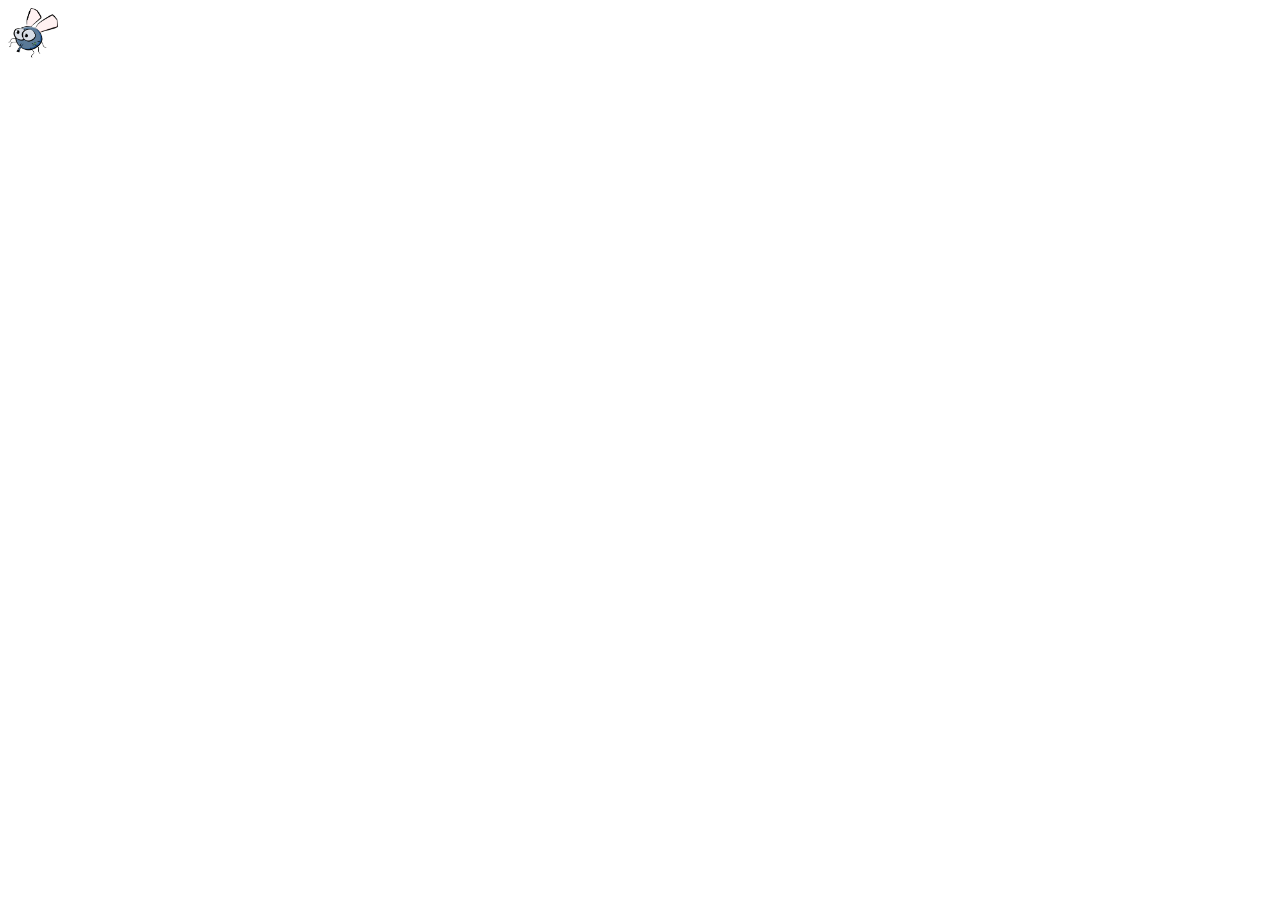
==== index.html @ 45b5c630 "Adiciona primeiros arquivos do projeto" ====
<!DOCTYPE html>
<html lang="pt-br">
    <head>
        <meta charset="UTF-8">
        <title>Game Mata Mosquito | Início</title>
        <link rel="stylesheet" href="css/main.css">
    </head>
    <body onresize="updateBrowserWindowSize()">
        <img src="img/mosca.png" class="mosquito1" alt="">
    </body>
    <script src="scripts/main.js"></script>
</html>
---- css/main.css ----
.mosquito1 {
    width: 50px;
    height: 50px;
}
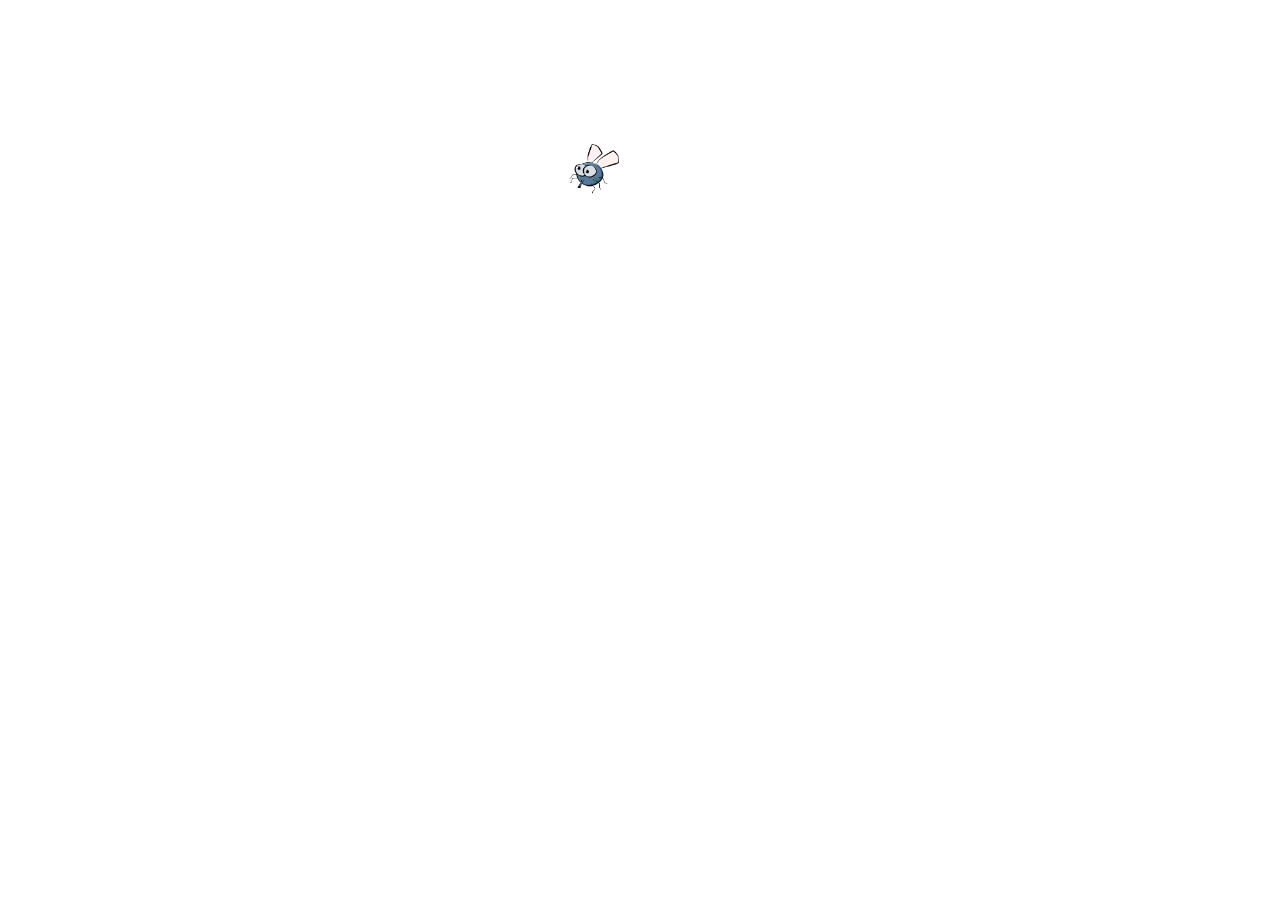
==== commit 2445df75: "Adiciona surgimento de mosquitos em posições aleatórias na tela" ====
--- a/index.html
+++ b/index.html
@@ -6,7 +6,10 @@
         <link rel="stylesheet" href="css/main.css">
     </head>
     <body onresize="updateBrowserWindowSize()">
-        <img src="img/mosca.png" class="mosquito1" alt="">
+        
     </body>
     <script src="scripts/main.js"></script>
+    <script>
+        newMosquito()
+    </script>
 </html>--- a/css/main.css
+++ b/css/main.css
@@ -1,3 +1,8 @@
+* {
+    padding: 0;
+    margin: 0;
+}
+
 .mosquito1 {
     width: 50px;
     height: 50px;
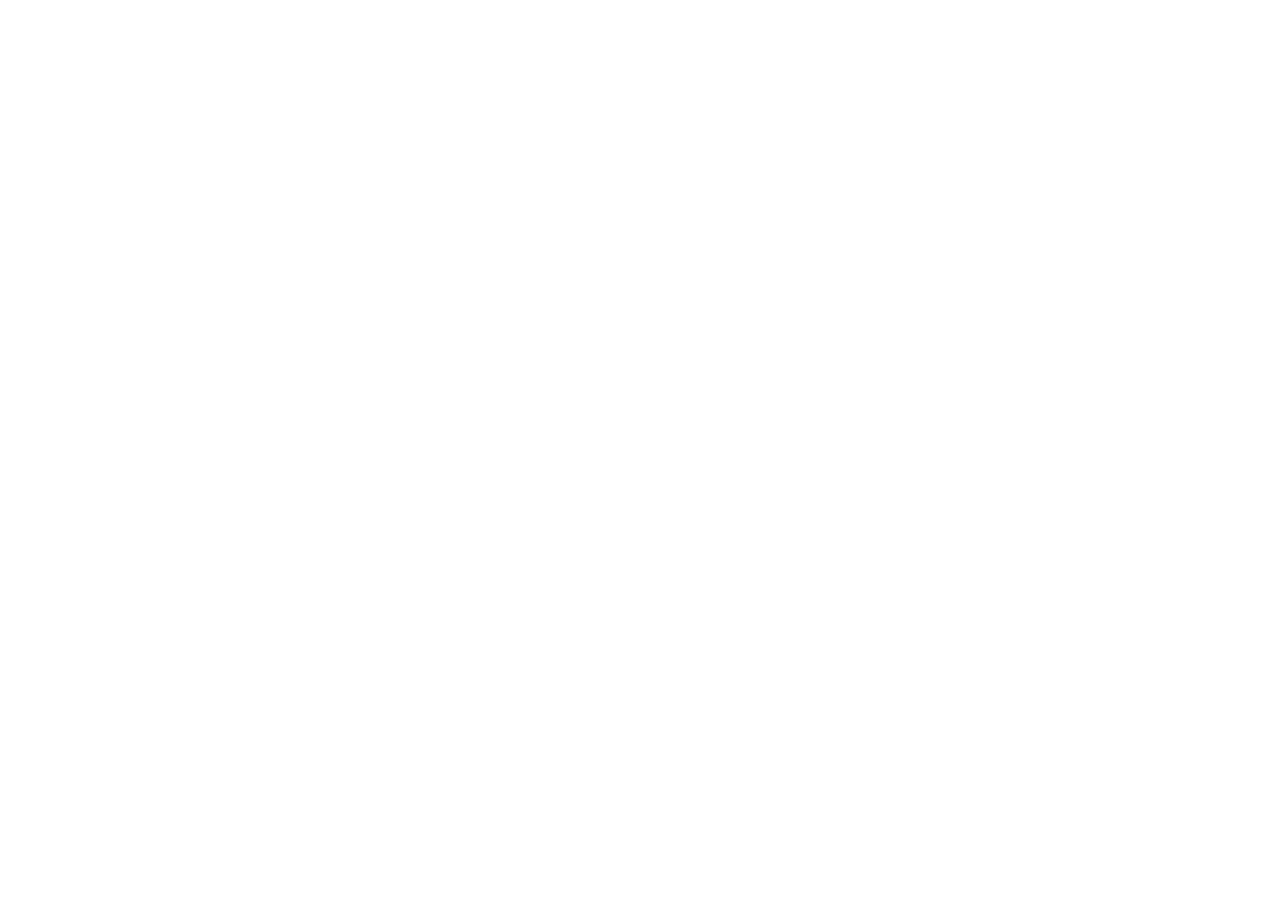
==== commit b261d16b: "Permite o surgimento de apenas um mosquito por vez" ====
--- a/index.html
+++ b/index.html
@@ -9,7 +9,5 @@
         
     </body>
     <script src="scripts/main.js"></script>
-    <script>
-        newMosquito()
-    </script>
+    
 </html>--- a/css/main.css
+++ b/css/main.css
@@ -6,4 +6,22 @@
 .mosquito1 {
     width: 50px;
     height: 50px;
+}
+
+.mosquito2 {
+    width: 70px;
+    height: 70px;
+}
+
+.mosquito3 {
+    width: 90px;
+    height: 90px;
+}
+
+.leftSide {
+    transform: scaleX(1);
+}
+
+.rightSide {
+    transform: scaleX(-1);
 }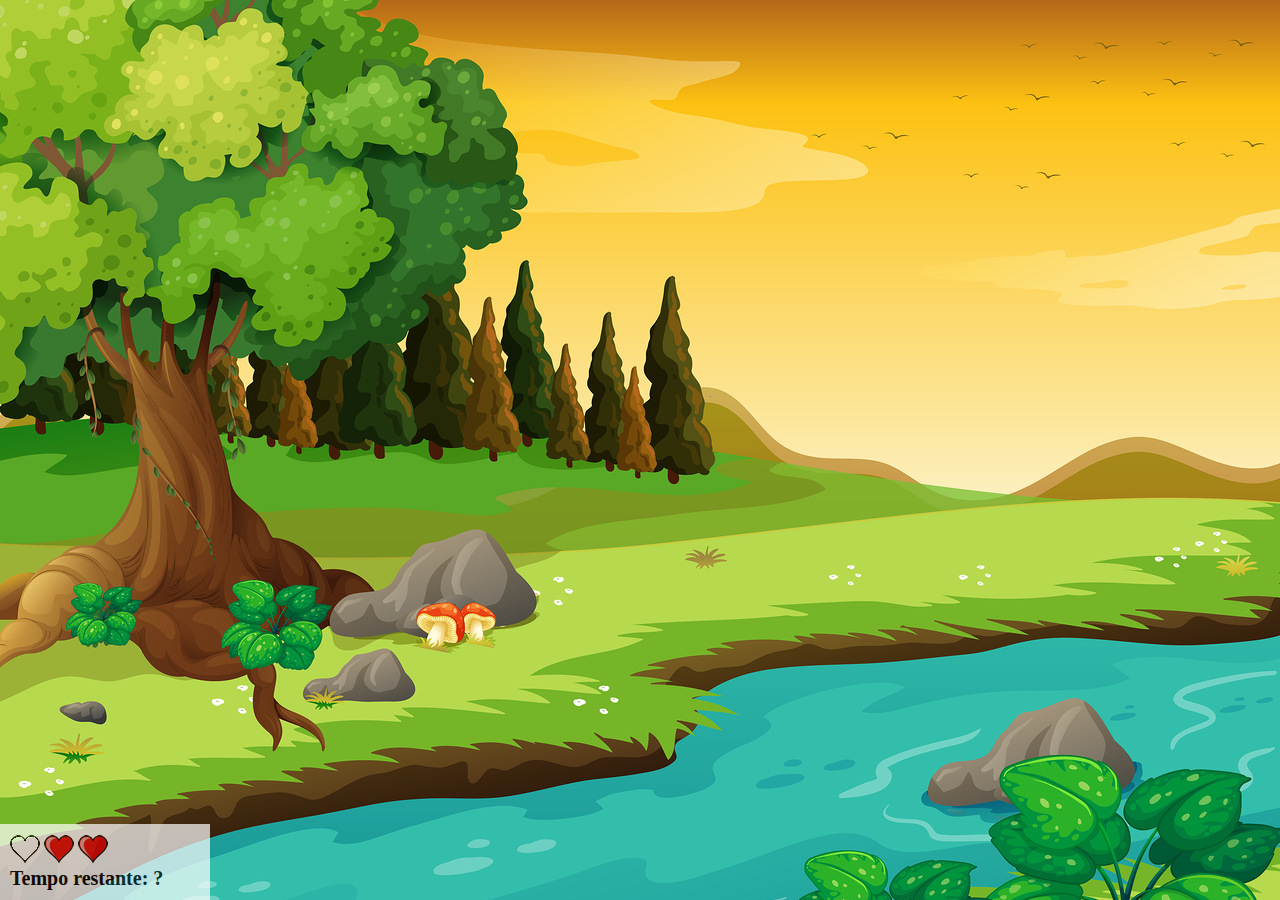
==== commit d1be5243: "Adiciona painel para exibição de vidas e de tempo restante" ====
--- a/index.html
+++ b/index.html
@@ -6,7 +6,16 @@
         <link rel="stylesheet" href="css/main.css">
     </head>
     <body onresize="updateBrowserWindowSize()">
-        
+        <div class="painel">
+            <div class="vidas">
+                <img src="img/coracao_vazio.png" alt="">
+                <img src="img/coracao_cheio.png" alt="">
+                <img src="img/coracao_cheio.png" alt="">
+            </div>
+            <div class="cronometro">
+                Tempo restante: ?
+            </div>
+        </div>
     </body>
     <script src="scripts/main.js"></script>
     
--- a/css/main.css
+++ b/css/main.css
@@ -1,3 +1,8 @@
+body {
+    background-image: url("../img/bg.jpg");
+    background-repeat: no-repeat;
+}
+
 * {
     padding: 0;
     margin: 0;
@@ -24,4 +29,24 @@
 
 .rightSide {
     transform: scaleX(-1);
+}
+
+.painel {
+    position: absolute;
+    width: 190px;
+    padding: 10px;
+    bottom: 0;
+    border-top: 1px solid white;
+    background-color: white;
+    opacity: 0.7;
+}
+
+.vidas {
+    float: left;
+}
+
+.cronometro {
+    float: left;
+    font-size: 20px;
+    font-weight: bold;
 }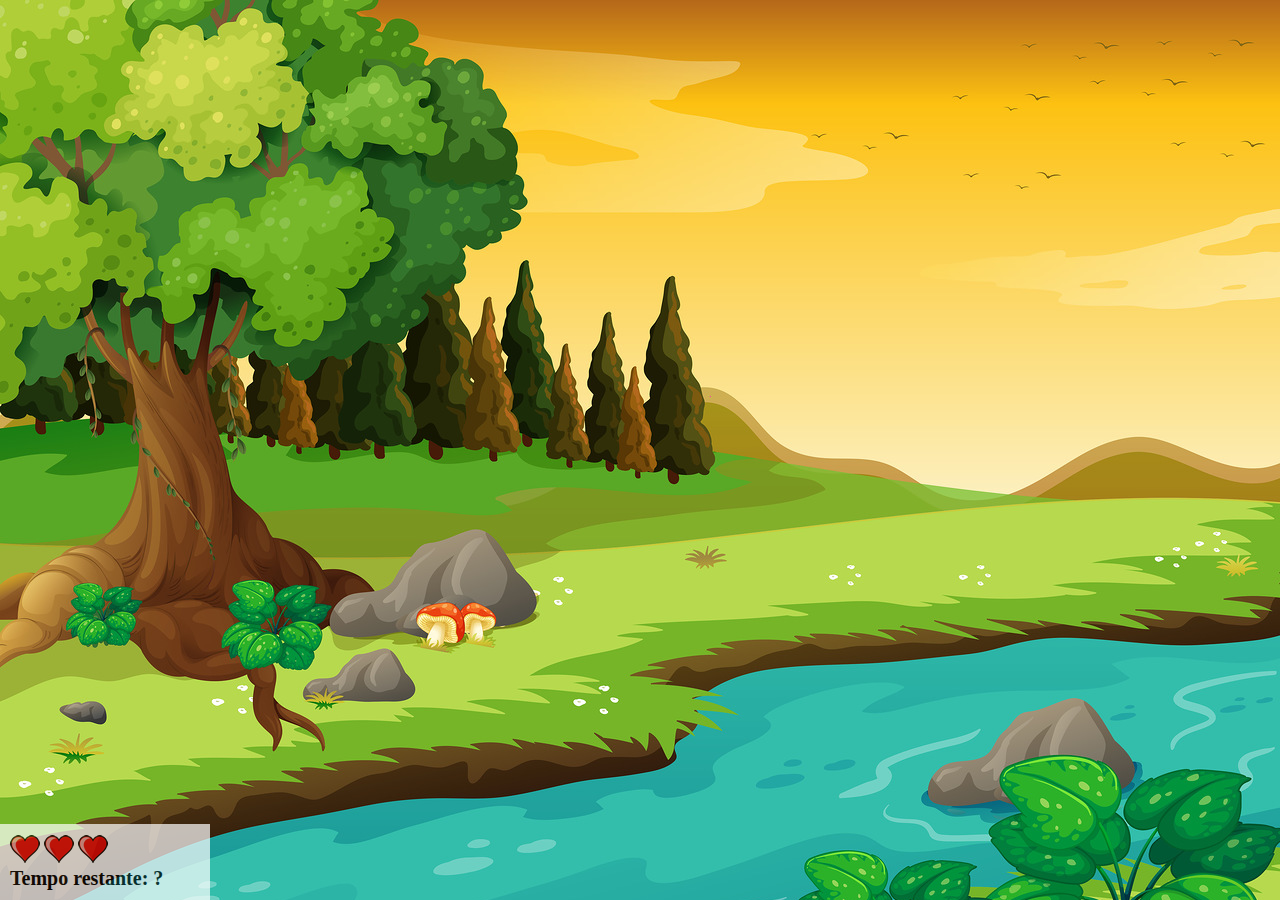
==== commit 1687ac6c: "Implementa atualização do número de pontos de vida do jogador" ====
--- a/index.html
+++ b/index.html
@@ -8,9 +8,9 @@
     <body onresize="updateBrowserWindowSize()">
         <div class="painel">
             <div class="vidas">
-                <img src="img/coracao_vazio.png" alt="">
-                <img src="img/coracao_cheio.png" alt="">
-                <img src="img/coracao_cheio.png" alt="">
+                <img id="heart-point-1" src="img/coracao_cheio.png" alt="">
+                <img id="heart-point-2" src="img/coracao_cheio.png" alt="">
+                <img id="heart-point-3" src="img/coracao_cheio.png" alt="">
             </div>
             <div class="cronometro">
                 Tempo restante: ?
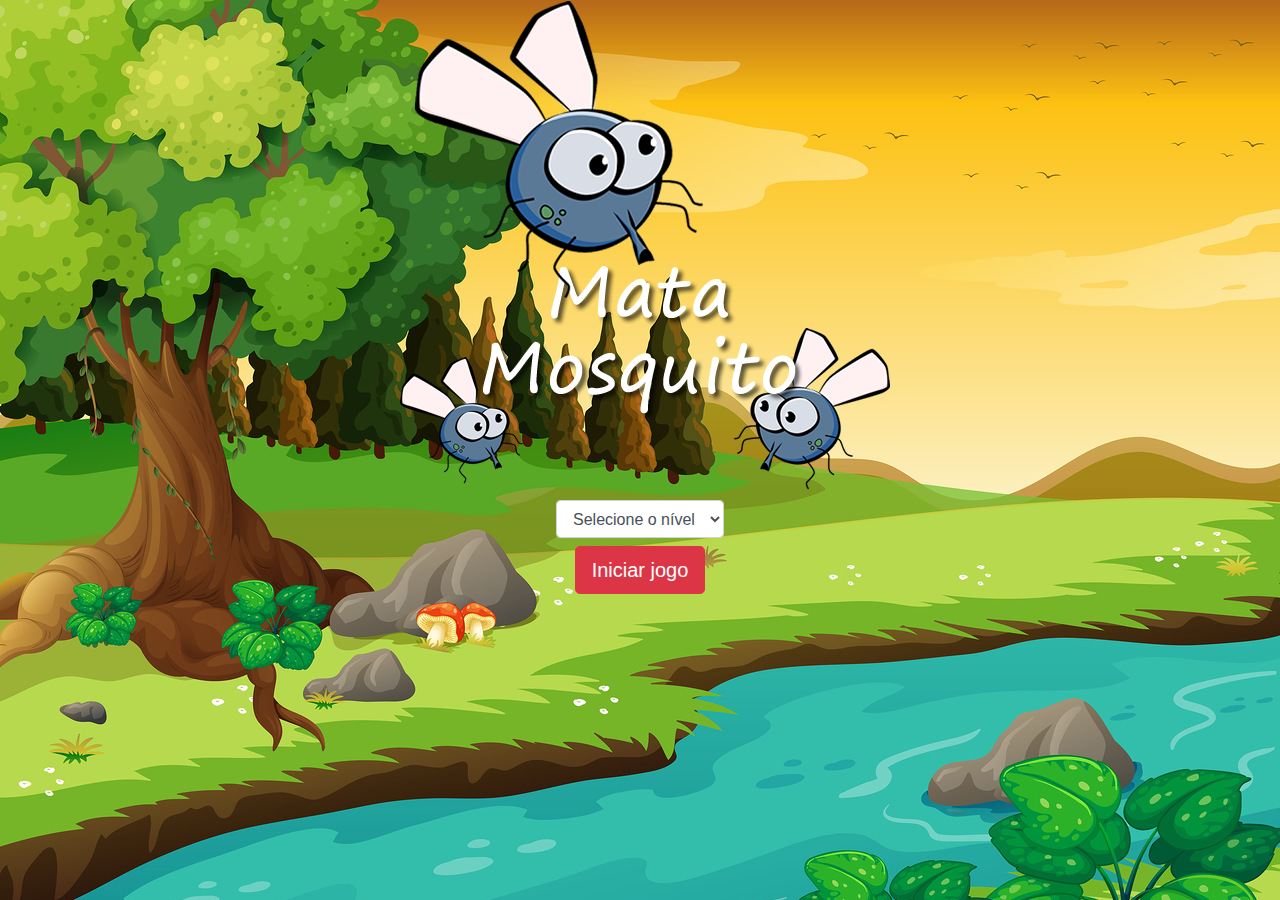
==== commit f24169a1: "Adiciona página inicial" ====
--- a/index.html
+++ b/index.html
@@ -3,20 +3,44 @@
     <head>
         <meta charset="UTF-8">
         <title>Game Mata Mosquito | Início</title>
+        <link rel="stylesheet" href="https://stackpath.bootstrapcdn.com/bootstrap/4.5.2/css/bootstrap.min.css" integrity="sha384-JcKb8q3iqJ61gNV9KGb8thSsNjpSL0n8PARn9HuZOnIxN0hoP+VmmDGMN5t9UJ0Z" crossorigin="anonymous">
         <link rel="stylesheet" href="css/main.css">
     </head>
-    <body onresize="updateBrowserWindowSize()">
-        <div class="painel">
-            <div class="vidas">
-                <img id="heart-point-1" src="img/coracao_cheio.png" alt="">
-                <img id="heart-point-2" src="img/coracao_cheio.png" alt="">
-                <img id="heart-point-3" src="img/coracao_cheio.png" alt="">
+    <body>
+        <div class="container">
+            <div class="row">
+                <div class="col">
+                    <div class="d-flex justify-content-center">
+                        <img src="img/game.png" alt="">
+                    </div>
+                </div>
             </div>
-            <div class="cronometro">
-                Tempo restante: ?
+
+            <div class="row">
+                <div class="col">
+                    <div class="d-flex justify-content-center">
+                        <div class="mb-2">
+                            <select id="levels-form" class="form-control">
+                                <option value="">Selecione o nível</option>
+                                <option value="normal">Normal</option>
+                                <option value="dificil">Difícil</option>
+                                <option value="extremo">Extremo</option>
+                            </select>
+                        </div>
+                    </div>
+                </div>
+            </div>
+
+            <div class="row">
+                <div class="col">
+                    <div class="d-flex justify-content-center">
+                        <button type="button" class="btn btn-danger btn-lg" onclick="gameStart()">
+                            Iniciar jogo
+                        </button>
+                    </div>
+                </div>
             </div>
         </div>
     </body>
-    <script src="scripts/main.js"></script>
-    
+    <script src="scripts/game-start.js"></script>
 </html>